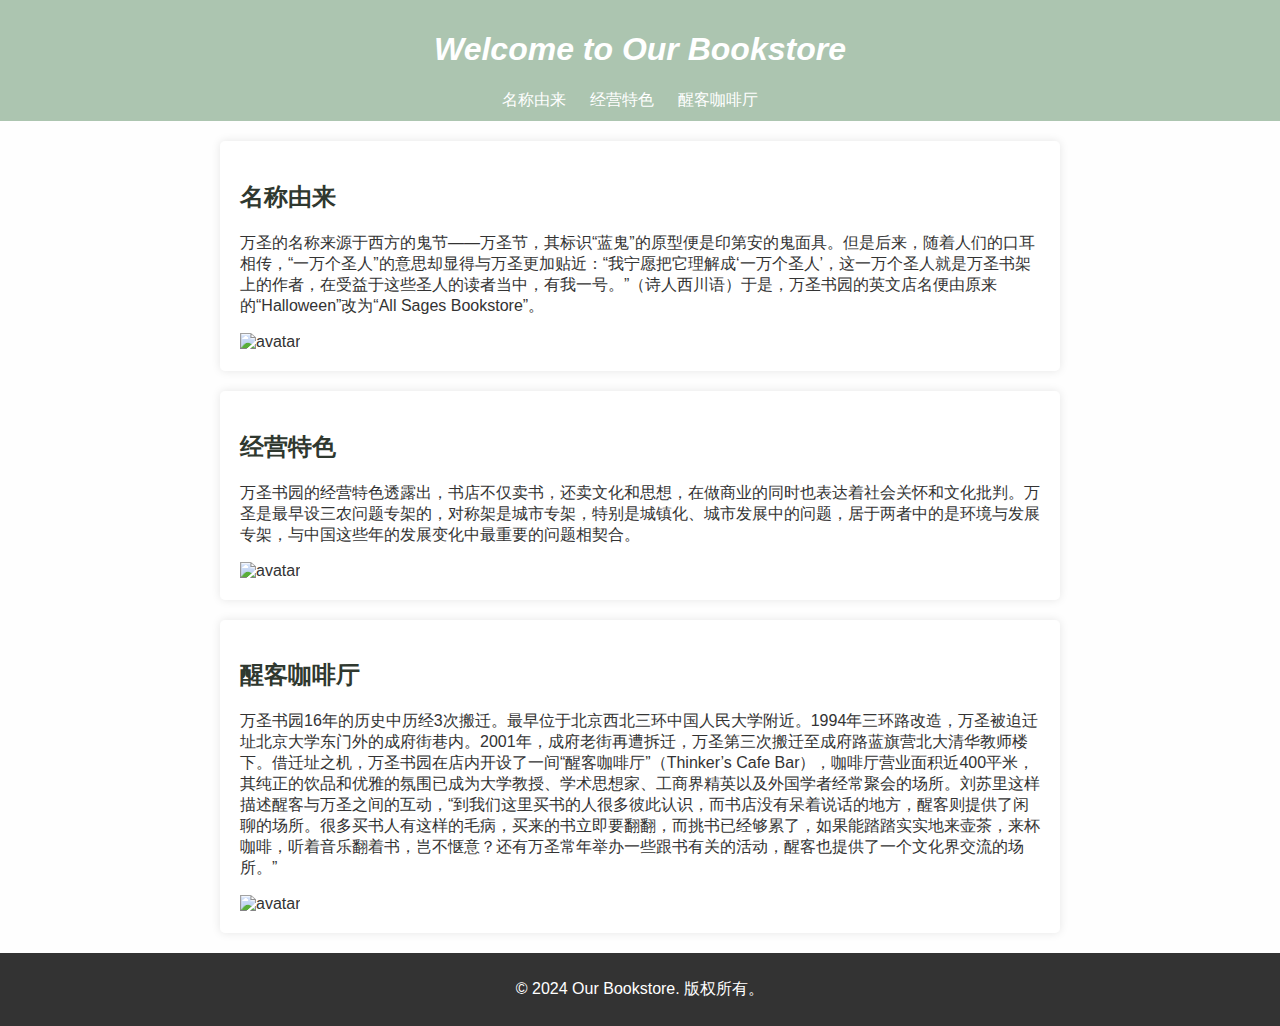
==== 万圣书园.html @ f6931550 "Add files via upload" ====
<!DOCTYPE html>
<html lang="en">
<head>
<meta charset="UTF-8">
<meta name="viewport" content="width=device-width, initial-scale=1.0">
<title>Our Bookstore</title>
<style>
  body {
    margin: 0;
    padding: 0;
    background-image: url('./image/11.JPG'); /* 替换 'your-background-image.jpg' 为你的背景图像文件路径 */
    background-size: cover;
    background-position: center;
    background-attachment: fixed; /* 可选，使背景图像固定 */
  }
</style>
<style>
  /* 设置页面样式 */
  body {
    font-family: Arial, sans-serif; /* 设置字体 */
    margin: 0; /* 去除页面边距 */
    padding: 0; /* 去除内边距 */
    background-color: #fdfdfd8e; /* 设置背景颜色 */
    color: #333; /* 设置文本颜色 */
  }

  header {
    background-color: #93b398c4; /* 设置头部背景颜色 */
    color: white; /* 设置头部文本颜色 */
    padding: 10px 20px; /* 设置内边距 */
    text-align: center; /* 文本居中 */
  }

  nav ul {
    list-style-type: none; /* 去除列表样式 */
    margin: 0; /* 去除边距 */
    padding: 0; /* 去除内边距 */
    text-align: center; /* 文本居中 */
  }

  nav ul li {
    display: inline; /* 行内显示 */
    margin-right: 20px; /* 右边距 */
  }

  nav ul li a {
    text-decoration: none; /* 去除下划线 */
    color: white; /* 文本颜色 */
  }

  section {
    padding: 20px; /* 内边距 */
    margin: 20px auto; /* 居中并设置外边距 */
    background-color: rgba(255, 255, 255, 0.5); /* 背景颜色 */
    max-width: 800px; /* 最大宽度 */
    box-shadow: 0 0 10px rgba(0, 0, 0, 0.1); /* 设置阴影 */
    border-radius: 5px; /* 设置圆角 */
  }

  section h2 {
    color: #2f382f; /* 标题颜色 */
  }

  .book {
    display: flex; /* 弹性布局 */
    align-items: center; /* 垂直居中 */
    margin-bottom: 20px; /* 底部外边距 */
  }

  .book img {
    max-width: 100px; /* 图片最大宽度 */
    margin-right: 20px; /* 右边距 */
  }

  footer {
    text-align: center; /* 文本居中 */
    padding: 10px 0; /* 上下内边距 */
    background-color: #333; /* 背景颜色 */
    color: white; /* 文本颜色 */
  }
</style>
</head>
<body>
<header>
  <h1><i>Welcome to Our Bookstore</i></h1>
  <nav>
    <ul>
      <li><a href="#about">名称由来</a></li>
      <li><a href="#history">经营特色</a></li>
      <li><a href="#contact">醒客咖啡厅</a></li>
    </ul>
  </nav>
</header>

<section id="about">
  <h2>名称由来</h2>
  <p>万圣的名称来源于西方的鬼节——万圣节，其标识“蓝鬼”的原型便是印第安的鬼面具。但是后来，随着人们的口耳相传，“一万个圣人”的意思却显得与万圣更加贴近：“我宁愿把它理解成‘一万个圣人’，这一万个圣人就是万圣书架上的作者，在受益于这些圣人的读者当中，有我一号。”（诗人西川语）于是，万圣书园的英文店名便由原来的“Halloween”改为“All Sages Bookstore”。</p>
  <div class="image-text-container">
    <div class="image-container">
        <img src="./image/1.JPG" alt="avatar" width="450" height="450">
    </div>
</section>

<section id="history">
  <h2>经营特色</h2>
  <p>万圣书园的经营特色透露出，书店不仅卖书，还卖文化和思想，在做商业的同时也表达着社会关怀和文化批判。万圣是最早设三农问题专架的，对称架是城市专架，特别是城镇化、城市发展中的问题，居于两者中的是环境与发展专架，与中国这些年的发展变化中最重要的问题相契合。</p>
  <div class="image-text-container">
    <div class="image-container">
        <img src="./image/2.JPG" alt="avatar" width="450" height="450">
</section>

<section id="contact">
  <h2>醒客咖啡厅</h2>
  <p>万圣书园16年的历史中历经3次搬迁。最早位于北京西北三环中国人民大学附近。1994年三环路改造，万圣被迫迁址北京大学东门外的成府街巷内。2001年，成府老街再遭拆迁，万圣第三次搬迁至成府路蓝旗营北大清华教师楼下。借迁址之机，万圣书园在店内开设了一间“醒客咖啡厅”（Thinker’s Cafe Bar），咖啡厅营业面积近400平米，其纯正的饮品和优雅的氛围已成为大学教授、学术思想家、工商界精英以及外国学者经常聚会的场所。刘苏里这样描述醒客与万圣之间的互动，“到我们这里买书的人很多彼此认识，而书店没有呆着说话的地方，醒客则提供了闲聊的场所。很多买书人有这样的毛病，买来的书立即要翻翻，而挑书已经够累了，如果能踏踏实实地来壶茶，来杯咖啡，听着音乐翻着书，岂不惬意？还有万圣常年举办一些跟书有关的活动，醒客也提供了一个文化界交流的场所。”</p>
  <div class="image-text-container">
    <div class="image-container">
        <img src="./image/3.JPG" alt="avatar" width="450" height="450">
</section>

<footer>
  <!-- 页脚 -->
  <p>&copy; 2024 Our Bookstore. 版权所有。</p>
</footer>
</body>
</html>
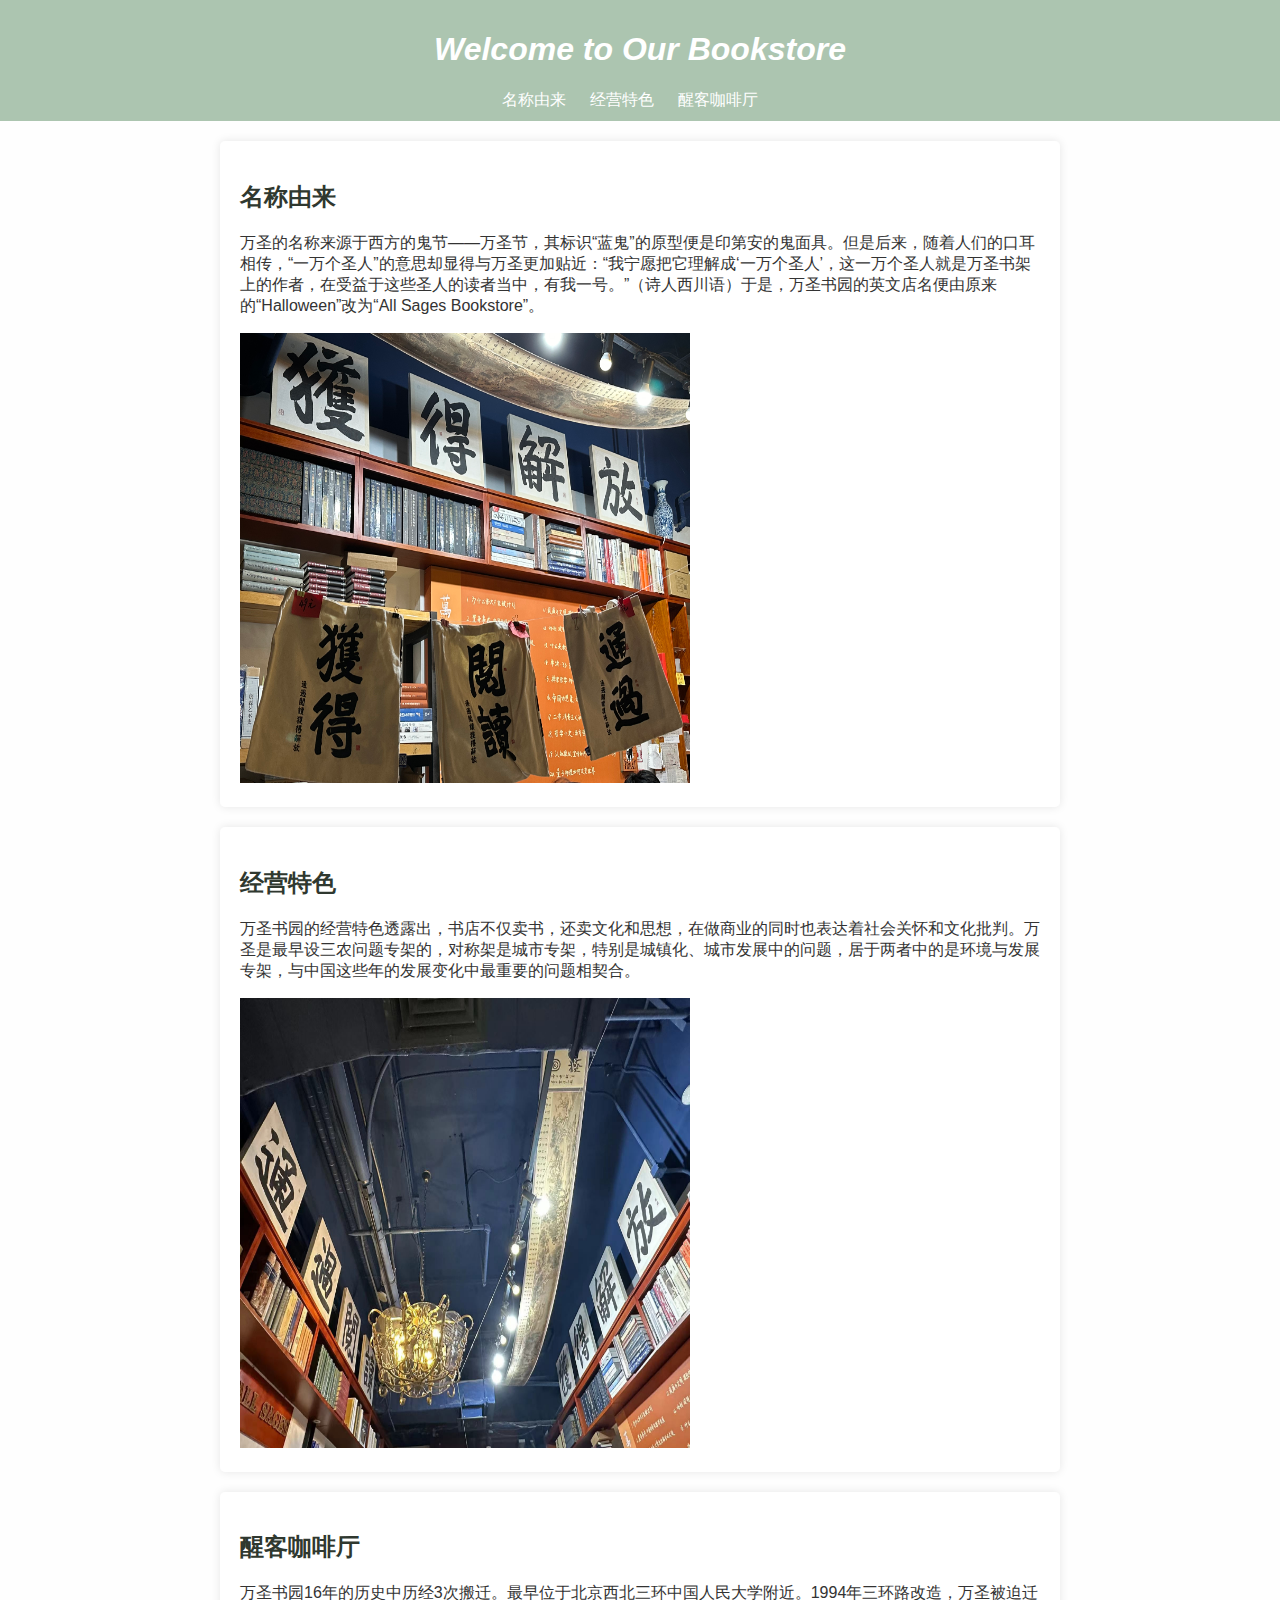
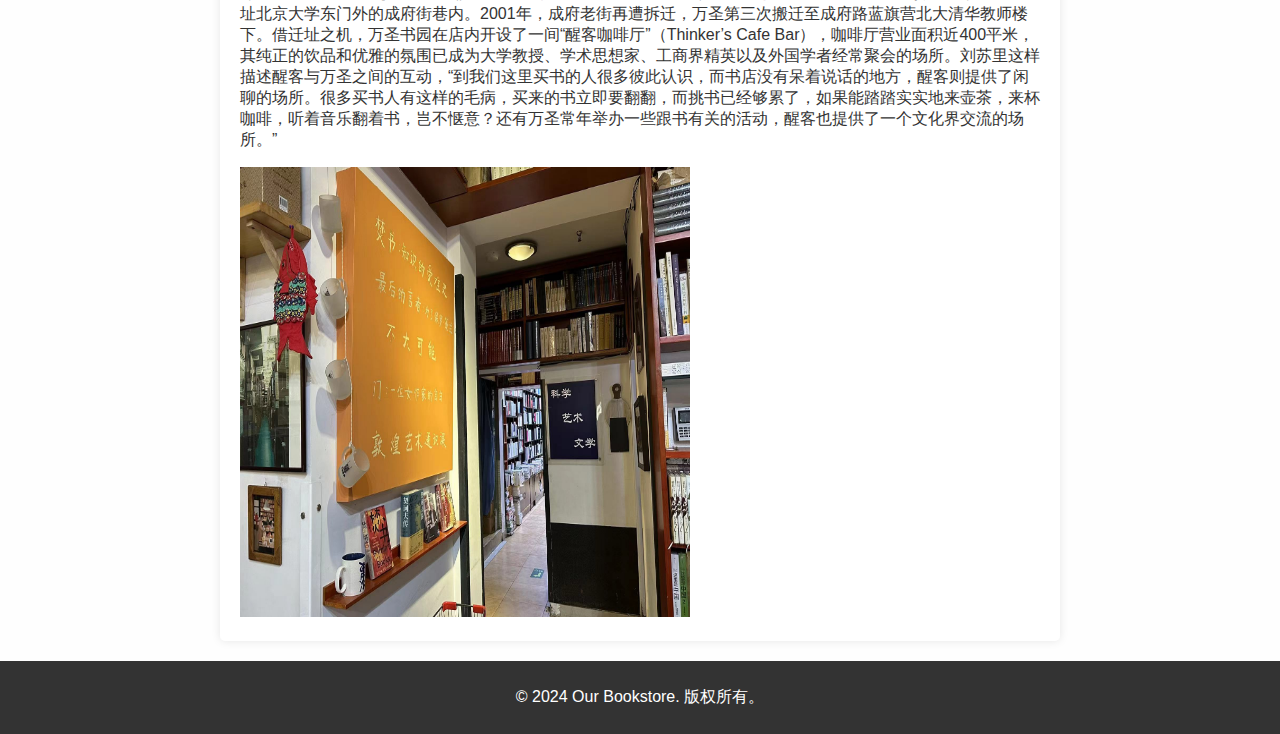
==== commit 206f90dd: "Update 万圣书园.html" ====
--- a/万圣书园.html
+++ b/万圣书园.html
@@ -106,7 +106,7 @@
   <p>万圣书园的经营特色透露出，书店不仅卖书，还卖文化和思想，在做商业的同时也表达着社会关怀和文化批判。万圣是最早设三农问题专架的，对称架是城市专架，特别是城镇化、城市发展中的问题，居于两者中的是环境与发展专架，与中国这些年的发展变化中最重要的问题相契合。</p>
   <div class="image-text-container">
     <div class="image-container">
-        <img src="./image/2.JPG" alt="avatar" width="450" height="450">
+        <img src="./image/2.jpg" alt="avatar" width="450" height="450">
 </section>
 
 <section id="contact">
@@ -114,7 +114,7 @@
   <p>万圣书园16年的历史中历经3次搬迁。最早位于北京西北三环中国人民大学附近。1994年三环路改造，万圣被迫迁址北京大学东门外的成府街巷内。2001年，成府老街再遭拆迁，万圣第三次搬迁至成府路蓝旗营北大清华教师楼下。借迁址之机，万圣书园在店内开设了一间“醒客咖啡厅”（Thinker’s Cafe Bar），咖啡厅营业面积近400平米，其纯正的饮品和优雅的氛围已成为大学教授、学术思想家、工商界精英以及外国学者经常聚会的场所。刘苏里这样描述醒客与万圣之间的互动，“到我们这里买书的人很多彼此认识，而书店没有呆着说话的地方，醒客则提供了闲聊的场所。很多买书人有这样的毛病，买来的书立即要翻翻，而挑书已经够累了，如果能踏踏实实地来壶茶，来杯咖啡，听着音乐翻着书，岂不惬意？还有万圣常年举办一些跟书有关的活动，醒客也提供了一个文化界交流的场所。”</p>
   <div class="image-text-container">
     <div class="image-container">
-        <img src="./image/3.JPG" alt="avatar" width="450" height="450">
+        <img src="./image/3.jpg" alt="avatar" width="450" height="450">
 </section>
 
 <footer>
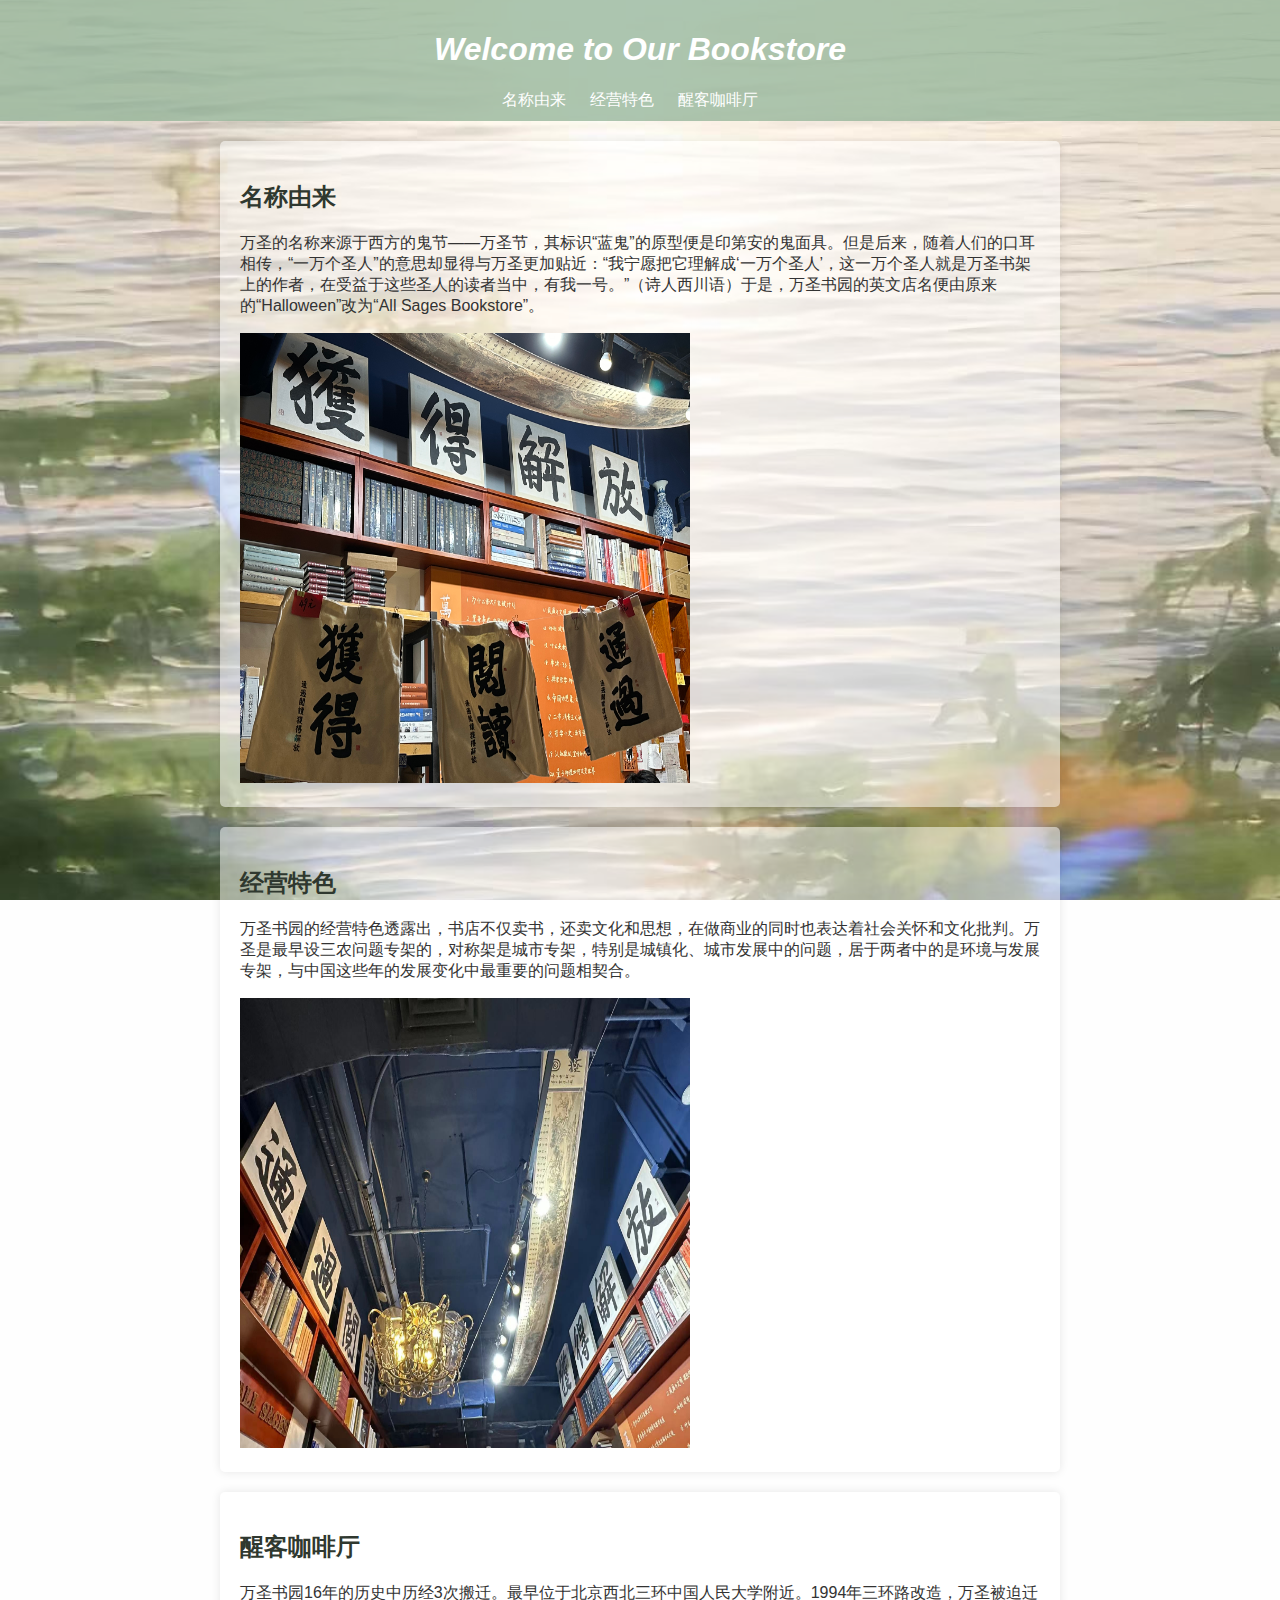
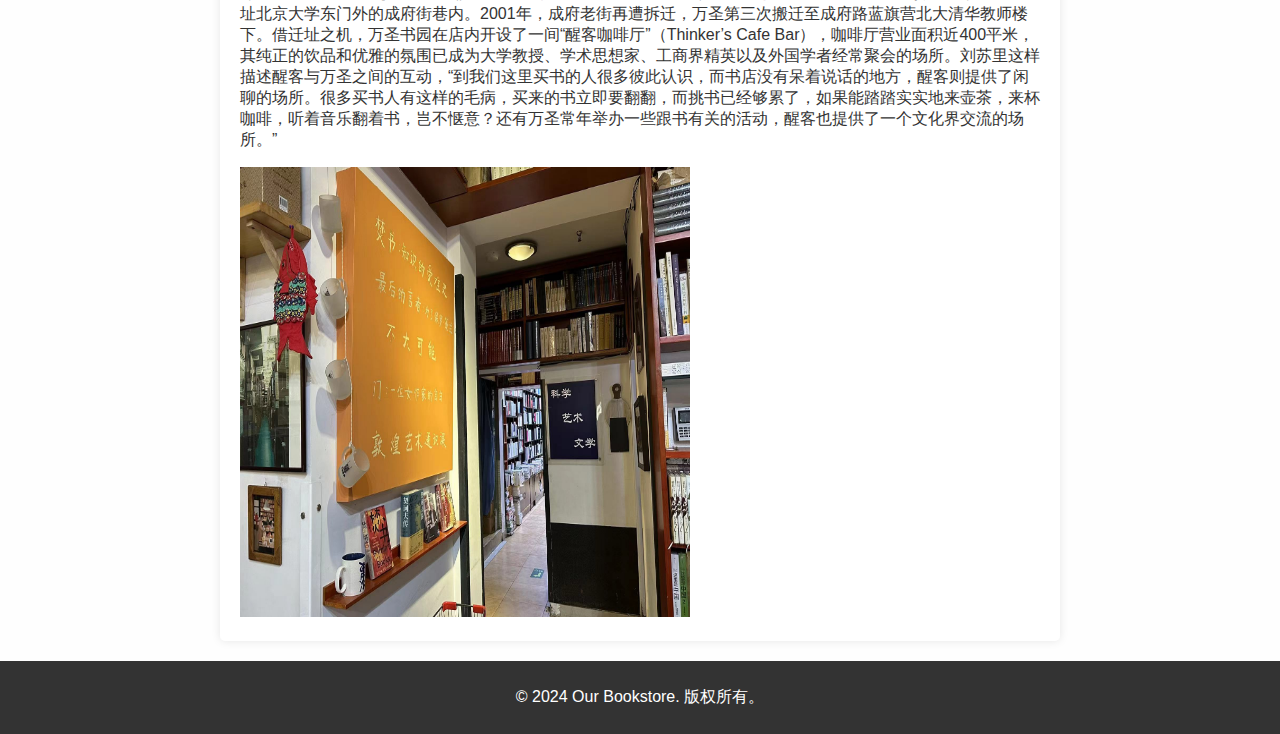
==== commit 63311658: "Update 万圣书园.html" ====
--- a/万圣书园.html
+++ b/万圣书园.html
@@ -8,7 +8,7 @@
   body {
     margin: 0;
     padding: 0;
-    background-image: url('./image/11.JPG'); /* 替换 'your-background-image.jpg' 为你的背景图像文件路径 */
+    background-image: url('./image/11.jpg'); /* 替换 'your-background-image.jpg' 为你的背景图像文件路径 */
     background-size: cover;
     background-position: center;
     background-attachment: fixed; /* 可选，使背景图像固定 */
